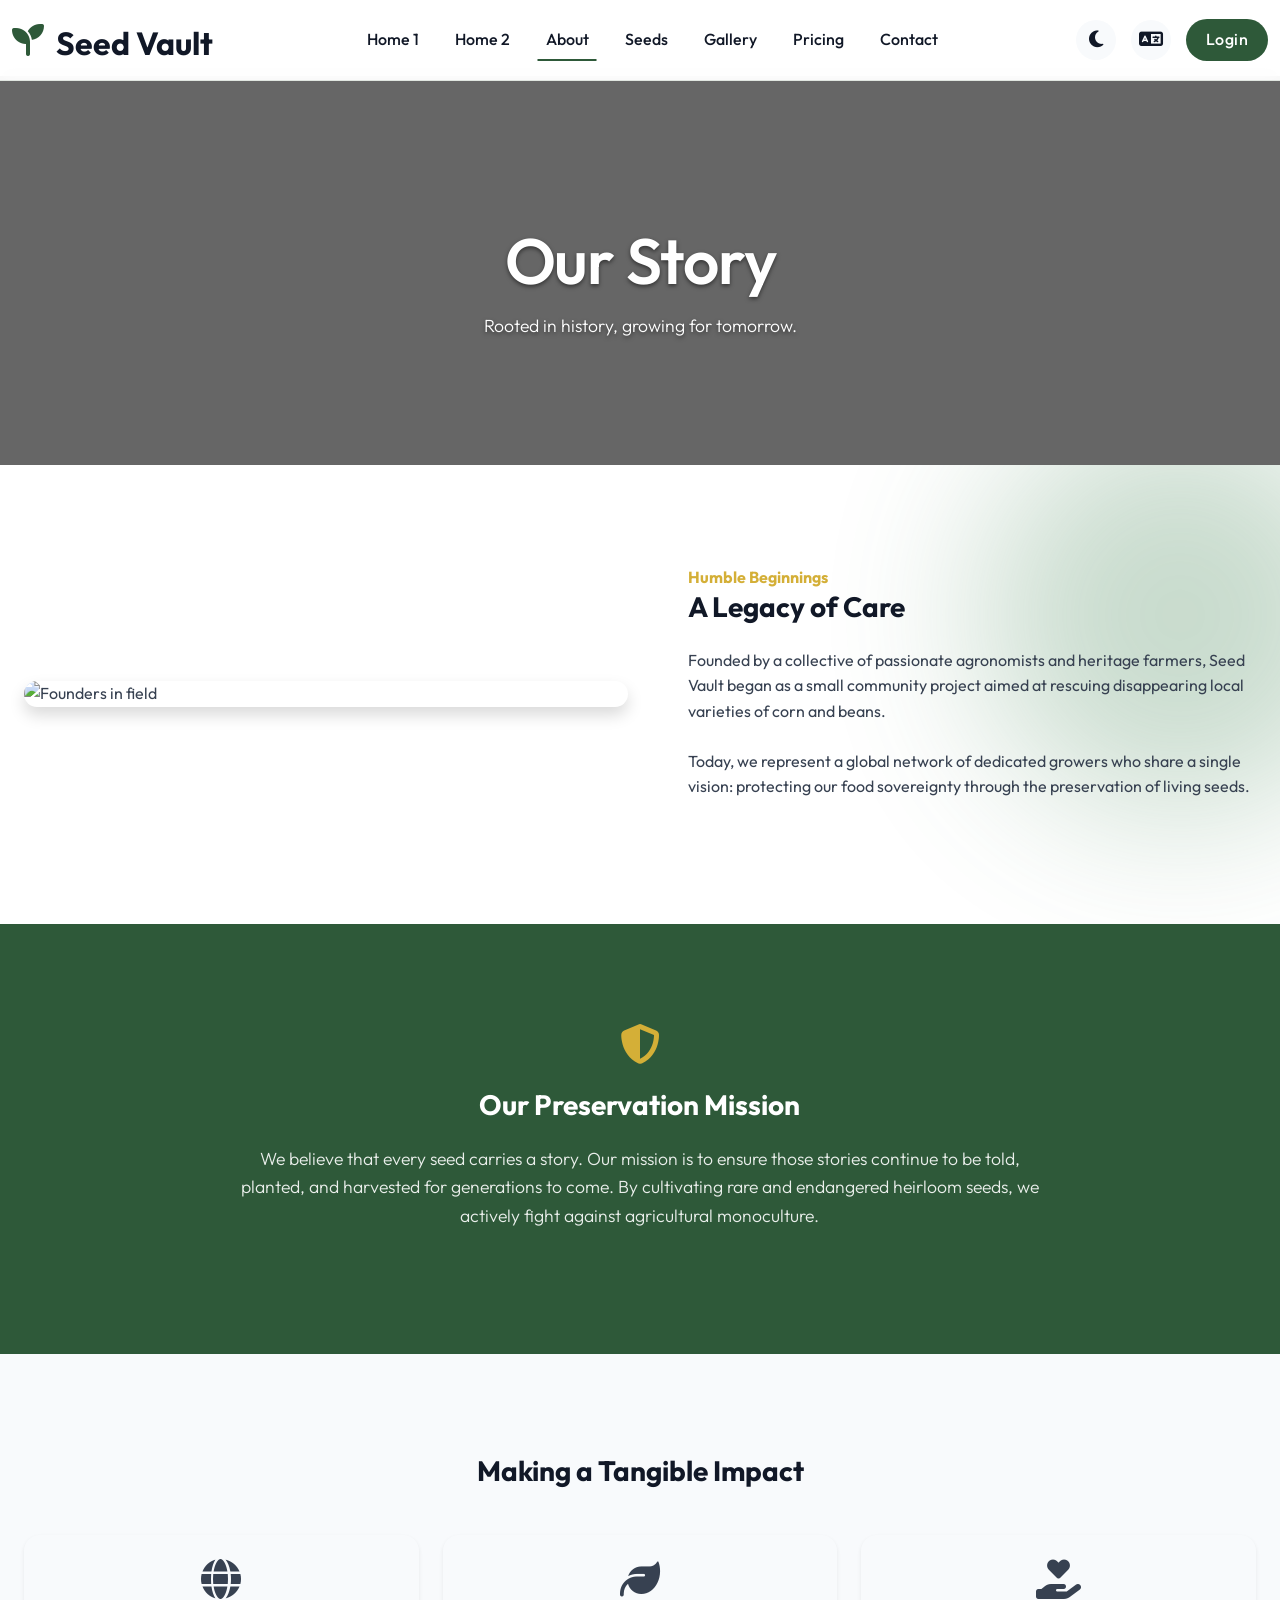
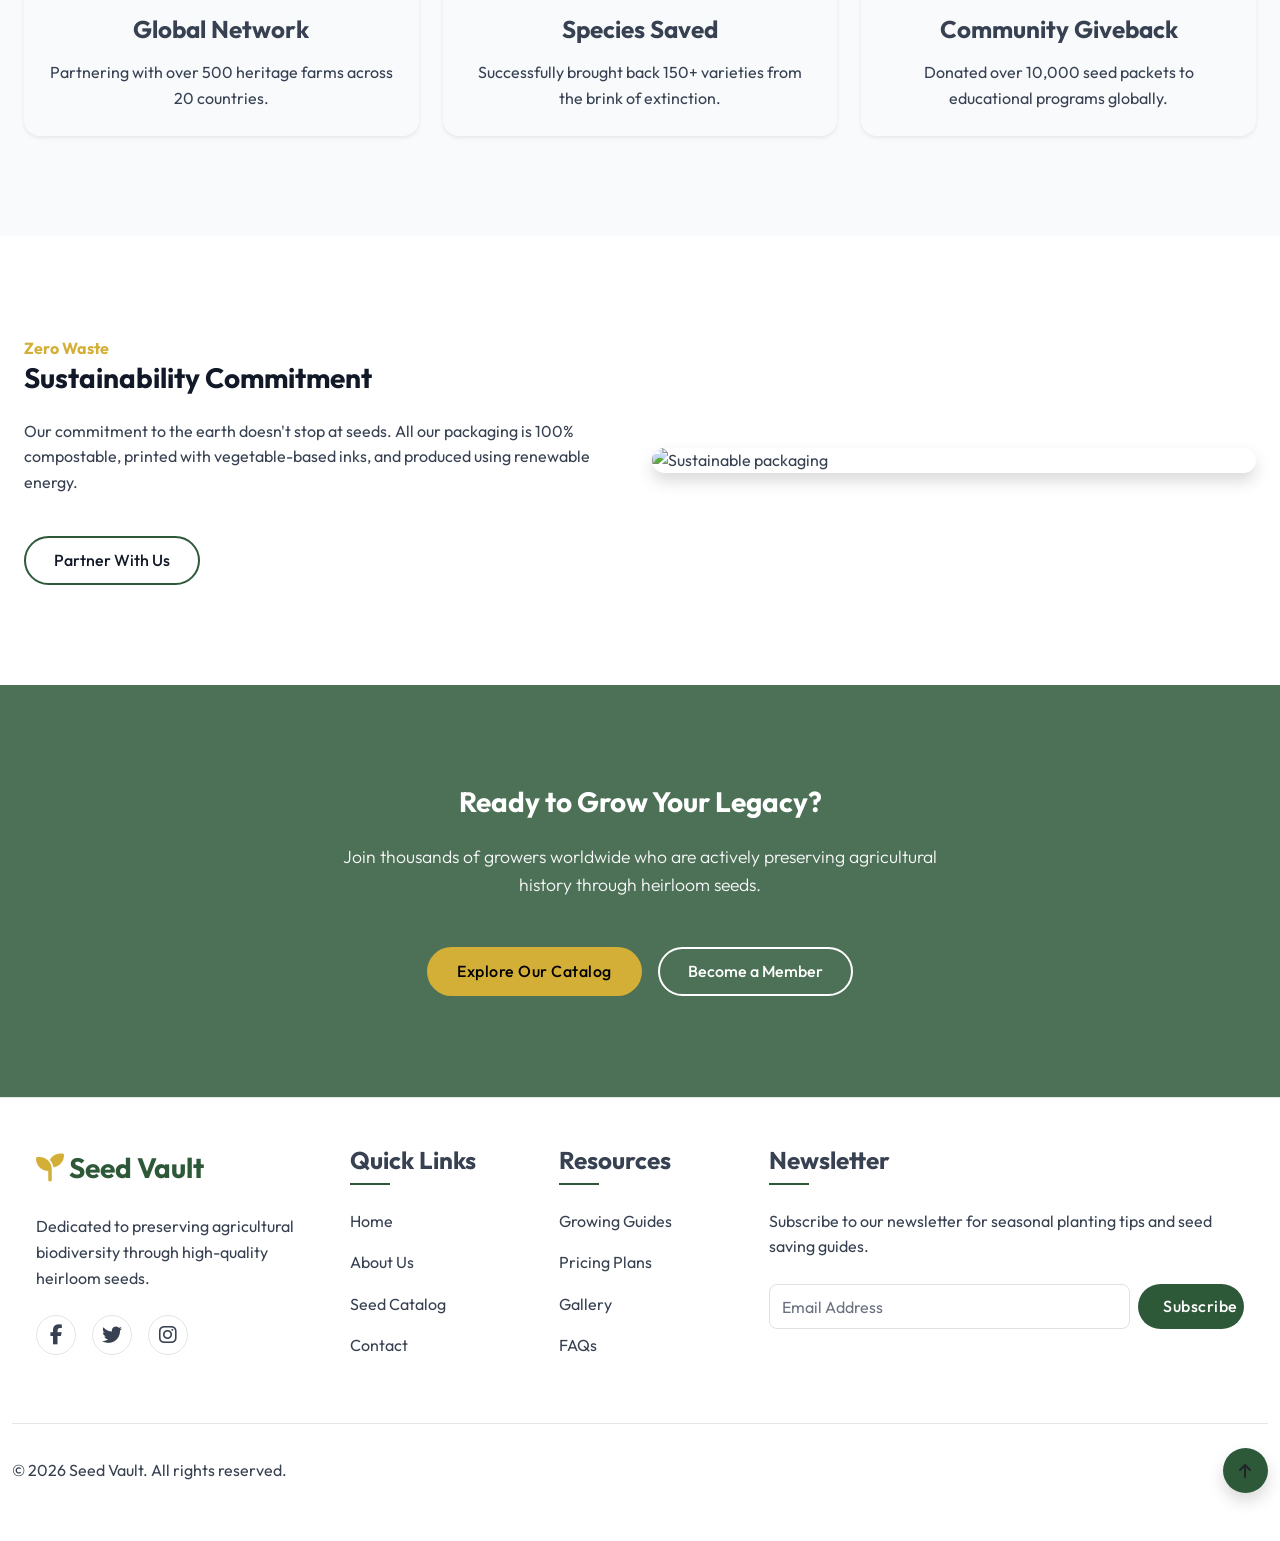
==== about.html @ 742fa965 "first commit" ====
<!DOCTYPE html>
<html lang="en" dir="ltr" data-theme="light">

<head>
    <meta charset="UTF-8">
    <meta name="viewport" content="width=device-width, initial-scale=1.0">
    <title>About Us | Seed Vault</title>
    <!-- Bootstrap 5 CSS -->
    <link href="https://cdn.jsdelivr.net/npm/bootstrap@5.3.0/dist/css/bootstrap.min.css" rel="stylesheet">
    <!-- FontAwesome for Icons -->
    <link rel="stylesheet" href="https://cdnjs.cloudflare.com/ajax/libs/font-awesome/6.4.0/css/all.min.css">
    <!-- Custom CSS -->
    <link rel="stylesheet" href="assets/css/style.css">
    <style>
        .page-hero {
            padding: 150px 0 100px;
            background-size: cover;
            background-position: center;
            background-attachment: fixed;
            position: relative;
            color: #fff;
            text-align: center;
        }

        .page-hero::before {
            content: '';
            position: absolute;
            top: 0;
            left: 0;
            right: 0;
            bottom: 0;
            background: rgba(0, 0, 0, 0.6);
        }

        .blob-bg {
            position: absolute;
            right: -100px;
            top: -50px;
            width: 400px;
            height: 400px;
            background: var(--accent-light);
            filter: blur(80px);
            opacity: 0.3;
            border-radius: 50%;
            z-index: 0;
            animation: morphBlob 10s infinite alternate;
        }

        @keyframes morphBlob {
            0% {
                border-radius: 60% 40% 30% 70%/60% 30% 70% 40%;
                transform: scale(1);
            }

            100% {
                border-radius: 30% 60% 70% 40%/50% 60% 30% 60%;
                transform: scale(1.1);
            }
        }
    </style>
</head>

<body>
    <!-- Header -->
    <header class="header">
        <nav class="navbar navbar-expand-lg">
            <div class="container">
                <brand-logo location="header"></brand-logo>
                <div class="header-controls d-lg-none">
                    <button class="icon-btn" id="theme-toggle-mobile"><i class="fa-solid fa-moon"></i></button>
                    <button class="navbar-toggler" type="button"><i class="fa-solid fa-bars fs-3" style="color: var(--text-primary);"></i></button>
                </div>
                <div class="collapse navbar-collapse" id="navbarNav">
                    <ul class="navbar-nav mx-auto">
                        <li class="nav-item"><a class="nav-link" href="index.html">Home 1</a></li>
                        <li class="nav-item"><a class="nav-link" href="home-2.html">Home 2</a></li>
                        <li class="nav-item"><a class="nav-link active" href="about.html">About</a></li>
                        <li class="nav-item"><a class="nav-link" href="services.html">Seeds</a></li>
                        <li class="nav-item"><a class="nav-link" href="gallery.html">Gallery</a></li>
                        <li class="nav-item"><a class="nav-link" href="pricing.html">Pricing</a></li>

                        <li class="nav-item"><a class="nav-link" href="contact.html">Contact</a></li>
                    </ul>
                    <div class="header-controls d-none d-lg-flex">
                        <button class="icon-btn" id="theme-toggle"><i class="fa-solid fa-moon"></i></button>
                        <button class="icon-btn" id="rtl-toggle"><i class="fa-solid fa-language"></i></button>
                        <a href="login.html" class="btn-primary" style="padding: 8px 20px;">Login</a>
                    </div>
                </div>
            </div>
        </nav>
    </header>

    <main style="margin-top: 76px;">
        <!-- Section 1: Hero -->
        <section class="page-hero"
            style="background-image: url('https://images.pexels.com/photos/4503273/pexels-photo-4503273.jpeg');">
            <div class="container position-relative z-1 reveal" data-anim="zoom">
                <h1 class="display-3 fw-bold mb-3">Our Story</h1>
                <p class="lead w-75 mx-auto">Rooted in history, growing for tomorrow.</p>
            </div>
        </section>

        <!-- Section 2: Our Story (Morphing Blob Effect) -->
        <section class="section-padding position-relative overflow-hidden" style="background-color: var(--bg-primary);">
            <div class="blob-bg"></div>
            <div class="container position-relative z-1">
                <div class="row align-items-center">
                    <div class="col-lg-6 mb-4 mb-lg-0 reveal" data-anim="slide-left">
                        <img src="https://images.unsplash.com/photo-1589927986089-35812388d1f4?q=80&w=800&auto=format&fit=crop"
                            class="img-fluid rounded-4 shadow skeleton-wrapper skeleton"
                            style="max-width: 85%; display: block; margin: 0 auto; max-height: 450px; object-fit: cover;"
                            alt="Founders in field">
                    </div>
                    <div class="col-lg-6 ps-lg-5 reveal" data-anim="slide-right">
                        <span class="text-gold fw-bold">Humble Beginnings</span>
                        <h2 class="display-5 mb-4">A Legacy of Care</h2>
                        <p>Founded by a collective of passionate agronomists and heritage farmers, Seed Vault began as a
                            small community project aimed at rescuing disappearing local varieties of corn and beans.
                        </p>
                        <p>Today, we represent a global network of dedicated growers who share a single vision:
                            protecting our food sovereignty through the preservation of living seeds.</p>
                    </div>
                </div>
            </div>
        </section>

        <!-- Section 3: Preservation Mission (Scale Reveal) -->
        <section class="section-padding text-white" style="background-color: var(--accent-color);">
            <div class="container">
                <div class="row justify-content-center text-center">
                    <div class="col-lg-8 reveal"
                        style="transform: scale(0.9); opacity: 0; transition: all 1s; animation: none;"
                        id="scale-reveal">
                        <i class="fa-solid fa-shield-halved fs-1 text-gold mb-4"></i>
                        <h2 class="display-5 mb-4" style="color: #ffffff !important;">Our Preservation Mission</h2>
                        <p class="lead" style="color: rgba(255, 255, 255, 0.9) !important;">We believe that every seed
                            carries a story. Our mission is to ensure those stories continue to be told, planted, and
                            harvested for generations to come. By cultivating rare and endangered heirloom seeds, we
                            actively fight against agricultural monoculture.</p>
                    </div>
                </div>
            </div>
        </section>

        <!-- Section: Making a Tangible Impact -->
        <section class="section-padding" style="background-color: var(--bg-secondary);">
            <div class="container">
                <div class="text-center mb-5 reveal" data-anim="fade-up">
                    <h2 class="display-5">Making a Tangible Impact</h2>
                </div>
                <div class="row g-4">
                    <div class="col-md-4 reveal" data-anim="fade-up">
                        <div class="card h-100 border-0 p-4 shadow-sm rounded-4 text-center hover-lift"
                            style="background-color: var(--surface);">
                            <i class="fa-solid fa-globe fs-1 text-accent mb-3"></i>
                            <h4 style="color: var(--heading-color) !important;">Global Network</h4>
                            <p class="mb-0" style="color: var(--text) !important;">Partnering with over 500 heritage
                                farms across 20 countries.</p>
                        </div>
                    </div>
                    <div class="col-md-4 reveal" data-anim="fade-up" style="transition-delay: 0.2s;">
                        <div class="card h-100 border-0 p-4 shadow-sm rounded-4 text-center hover-lift"
                            style="background-color: var(--surface);">
                            <i class="fa-solid fa-leaf fs-1 text-accent mb-3"></i>
                            <h4 style="color: var(--heading-color) !important;">Species Saved</h4>
                            <p class="mb-0" style="color: var(--text) !important;">Successfully brought back 150+
                                varieties from the brink of extinction.</p>
                        </div>
                    </div>
                    <div class="col-md-4 reveal" data-anim="fade-up" style="transition-delay: 0.4s;">
                        <div class="card h-100 border-0 p-4 shadow-sm rounded-4 text-center hover-lift"
                            style="background-color: var(--surface);">
                            <i class="fa-solid fa-hand-holding-heart fs-1 text-accent mb-3"></i>
                            <h4 style="color: var(--heading-color) !important;">Community Giveback</h4>
                            <p class="mb-0" style="color: var(--text) !important;">Donated over 10,000 seed packets to
                                educational programs globally.</p>
                        </div>
                    </div>
                </div>
            </div>
        </section>

        <!-- Section 4: Biodiversity Impact (Staggered Cards) -->
        <section class="section-padding" style="background-color: var(--bg-primary);">
            <div class="container">
                <div class="row align-items-center flex-row-reverse">
                    <div class="col-lg-6 mb-4 mb-lg-0 reveal" data-anim="slide-right">
                        <img src="https://images.pexels.com/photos/34060638/pexels-photo-34060638.jpeg"
                            class="img-fluid rounded-4 shadow skeleton-wrapper skeleton" alt="Sustainable packaging" style="max-width: 85%; display: block; margin: 0 auto; max-height: 450px; object-fit: cover;">
                    </div>
                    <div class="col-lg-6 pe-lg-5 reveal" data-anim="fade-up">
                        <span class="text-gold fw-bold">Zero Waste</span>
                        <h2 class="display-5 mb-4">Sustainability Commitment</h2>
                        <p>Our commitment to the earth doesn't stop at seeds. All our packaging is 100% compostable,
                            printed with vegetable-based inks, and produced using renewable energy.</p>
                        <a href="contact.html" class="btn-outline mt-3">Partner With Us</a>
                    </div>
                </div>
            </div>
        </section>
        <!-- Section 6: CTA Section -->
        <section class="section-padding text-center position-relative"
            style="background: url('https://images.unsplash.com/photo-1595802288075-80252579df6f?q=80&w=1920&auto=format&fit=crop') center/cover fixed;">
            <div style="position: absolute; top:0; left:0; right:0; bottom:0; background: rgba(46, 89, 57, 0.85);">
            </div>
            <div class="container position-relative z-1 reveal" data-anim="zoom">
                <h2 class="display-5 text-white mb-4">Ready to Grow Your Legacy?</h2>
                <p class="lead text-light mb-5 mx-auto" style="max-width: 600px;">Join thousands of growers worldwide
                    who are actively preserving agricultural history through heirloom seeds.</p>
                <div class="d-flex justify-content-center gap-3 flex-wrap">
                    <a href="services.html" class="btn-primary btn-lg"
                        style="background-color: var(--gold-accent); color: #000 !important;">Explore Our Catalog</a>
                    <a href="signup.html" class="btn-outline btn-lg text-white"
                        style="border-color: #fff; color: #fff !important;">Become a Member</a>
                </div>
            </div>
        </section>
    </main>

    <div id="global-footer"></div>
    <script src="assets/js/load-footer.js"></script>

    <script src="https://cdn.jsdelivr.net/npm/bootstrap@5.3.0/dist/js/bootstrap.bundle.min.js"></script>
    <script src="assets/js/script.js"></script>
    <script>
        // Custom scale reveal
        const scaleEl = document.getElementById('scale-reveal');
        const observer = new IntersectionObserver((entries) => {
            if (entries[0].isIntersecting) {
                scaleEl.style.transform = 'scale(1)';
                scaleEl.style.opacity = '1';
                observer.unobserve(scaleEl);
            }
        });
        observer.observe(scaleEl);
    </script>
</body>

</html>
---- assets/css/style.css ----
@import url('https://fonts.googleapis.com/css2?family=Outfit:wght@300;400;500;600;700;800&display=swap');

:root {
  /* Core Variables */
  --bg: #ffffff;
  --surface: #f8fafc;
  --heading: #111827;
  --text: #374151;
  --muted: #6b7280;
  
  /* Legacy Map */
  --bg-primary: var(--bg);
  --bg-secondary: var(--surface);
  --bg-accent: var(--surface);
  --text-primary: var(--heading);
  --text-secondary: var(--text);
  
  --accent-color: #2e5939; /* Deep Forest Green */
  --accent-hover: #1e3b26;
  --accent-light: #4c8a5c;
  --gold-accent: #d4af37; /* Luxury Gold */
  --border-color: #e0e6e0;
  --card-bg: var(--surface);
  --navbar-bg: rgba(255, 255, 255, 0.95);
  --glass-bg: rgba(255, 255, 255, 0.7);
  --glass-border: rgba(255, 255, 255, 0.3);
  --shadow: 0 10px 30px rgba(0, 0, 0, 0.05);
  
  /* Typography */
  --font-family: 'Outfit', sans-serif;
  
  /* Spacing */
  --section-padding: 100px 0;
  
  /* Transitions */
  --transition: all 0.4s cubic-bezier(0.16, 1, 0.3, 1);
}

[data-theme="dark"] {
  /* Core Variables */
  --bg: #000000;
  --surface: #111111;
  --heading: #f9fafb;
  --text: #d1d5db;
  --muted: #9ca3af;
  
  /* Legacy Map */
  --bg-primary: var(--bg);
  --bg-secondary: var(--surface);
  --bg-accent: var(--surface);
  --text-primary: var(--heading);
  --text-secondary: var(--text);
  
  --accent-color: #4c8a5c;
  --accent-hover: #5eb073;
  --accent-light: #2e5939;
  --gold-accent: #f5d76e;
  --border-color: #374151;
  --card-bg: var(--surface);
  --navbar-bg: rgba(0, 0, 0, 0.95);
  --glass-bg: rgba(10, 15, 12, 0.7);
  --glass-border: rgba(255, 255, 255, 0.05);
  --shadow: 0 10px 30px rgba(0, 0, 0, 0.5);
}

* {
  margin: 0;
  padding: 0;
  box-sizing: border-box;
}

body {
  font-family: var(--font-family);
  background-color: var(--bg);
  color: var(--text);
  line-height: 1.6;
  transition: background-color 0.4s ease, color 0.4s ease;
  overflow-x: hidden;
}

[dir="rtl"] body {
  text-align: right;
}

a {
  text-decoration: none;
  color: inherit;
  transition: var(--transition);
}

ul {
  list-style: none;
  margin: 0;
  padding: 0;
}

img {
  max-width: 100%;
  height: auto;
  display: block;
}

/* Typography Global Overrides */
h1, h2, h3, h4, h5, h6, .display-1, .display-2, .display-3, .display-4, .display-5, .display-6 {
  font-weight: 700;
  line-height: 1.2;
  margin-bottom: 1rem;
  color: var(--heading);
}

.text-white, .text-white h1, .text-white h2, .text-white h3, .text-white h4, .text-white h5, .text-white h6, .text-white .display-1, .text-white .display-2, .text-white .display-3, .text-white .display-4, .text-white .display-5, .text-white .display-6 {
  color: #ffffff !important;
}

.text-light, .text-light p, .text-light .lead {
  color: #f8f9fa !important;
}

p, .lead {
  margin-bottom: 1.5rem;
  color: var(--text);
}

.text-muted {
  color: var(--muted) !important;
}

.card, .form-control, .table, .accordion-item, .glass-card, .booking-card, .pricing-card {
  color: var(--text);
}

.form-control::placeholder {
  color: var(--muted) !important;
}

/* Utilities */
.section-padding {
  padding: var(--section-padding);
}

.text-gold {
  color: var(--gold-accent);
}

/* Buttons */
.btn-primary {
  background-color: var(--accent-color);
  color: #fff !important;
  border: none;
  padding: 12px 30px;
  border-radius: 50px;
  font-weight: 500;
  letter-spacing: 0.5px;
  transition: var(--transition);
  display: inline-block;
  position: relative;
  overflow: hidden;
  z-index: 1;
}

.btn-primary::before {
  content: '';
  position: absolute;
  top: 0;
  left: 0;
  width: 0%;
  height: 100%;
  background-color: var(--accent-hover);
  transition: var(--transition);
  z-index: -1;
}

.btn-primary:hover::before {
  width: 100%;
}

.btn-outline {
  background: transparent;
  color: var(--text-primary);
  border: 2px solid var(--accent-color);
  padding: 10px 28px;
  border-radius: 50px;
  font-weight: 500;
  transition: var(--transition);
  display: inline-block;
}

.btn-outline:hover {
  background-color: var(--accent-color);
  color: #fff !important;
}

/* Header */
.header {
  position: fixed;
  top: 0;
  left: 0;
  width: 100%;
  z-index: 1000;
  background: var(--navbar-bg);
  backdrop-filter: blur(10px);
  -webkit-backdrop-filter: blur(10px);
  border-bottom: 1px solid var(--border-color);
  transition: var(--transition);
}

.navbar {
  padding: 15px 0;
}

.navbar-brand {
  font-weight: 800;
  font-size: 1.5rem;
  color: var(--accent-color) !important;
  display: flex;
  align-items: center;
  gap: 10px;
}

.navbar-brand i {
  color: var(--gold-accent);
}

.nav-link {
  color: var(--heading) !important;
  font-weight: 500;
  margin: 0 10px;
  position: relative;
}

.nav-link::after {
  content: '';
  position: absolute;
  width: 0;
  height: 2px;
  bottom: 0;
  left: 50%;
  background-color: var(--accent-color);
  transition: var(--transition);
  transform: translateX(-50%);
}

.nav-link:hover::after, .nav-link.active::after {
  width: 100%;
}

.header-controls {
  display: flex;
  align-items: center;
  gap: 15px;
}

@media (min-width: 992px) and (max-width: 1199px) {
  .nav-link {
    margin: 0 5px;
    font-size: 0.95rem;
  }
  .navbar-brand {
    font-size: 1.25rem;
  }
  .header-controls {
    gap: 8px;
  }
  .btn-primary {
    padding: 8px 16px !important;
  }
}

/* Custom Navbar Toggler */
.navbar-toggler {
  border: none;
  padding: 0;
}
.navbar-toggler:focus {
  box-shadow: none;
}
.navbar-toggler-icon {
  background-image: none !important;
  display: flex;
  align-items: center;
  justify-content: center;
}
.navbar-toggler-icon::before {
  content: "\f0c9"; /* fa-bars */
  font-family: "Font Awesome 6 Free";
  font-weight: 900;
  color: var(--text-primary);
  font-size: 1.5rem;
}

.icon-btn {
  background: transparent;
  border: none;
  color: var(--text-primary);
  font-size: 1.2rem;
  cursor: pointer;
  transition: var(--transition);
  width: 40px;
  height: 40px;
  border-radius: 50%;
  display: flex;
  align-items: center;
  justify-content: center;
  background-color: var(--bg-secondary);
}

.icon-btn:hover {
  background-color: var(--accent-color);
  color: #fff;
}

/* Mobile Menu */
@media (max-width: 991px) {
  .navbar-collapse {
    position: fixed;
    top: 76px;
    left: 0;
    width: 100%;
    height: calc(100vh - 76px);
    background: var(--bg-primary);
    padding: 30px;
    transform: translateX(-100%);
    transition: var(--transition);
    overflow-y: auto;
  }
  
  [dir="rtl"] .navbar-collapse {
    transform: translateX(100%);
  }
  
  .navbar-collapse.show {
    transform: translateX(0);
  }
  
  .navbar-nav {
    flex-direction: column;
    align-items: center;
    gap: 20px;
    margin-bottom: 30px;
  }
  
  .nav-link {
    font-size: 1.5rem;
  }
}

/* Animations Core */
.reveal {
  opacity: 0;
  visibility: hidden;
}

.reveal.active {
  opacity: 1;
  visibility: visible;
}

/* Footer */
.footer {
  background-color: var(--bg-secondary);
  padding: 80px 0 30px;
  border-top: 1px solid var(--border-color);
}

.footer-widget h4 {
  font-size: 1.2rem;
  margin-bottom: 20px;
  position: relative;
  padding-bottom: 10px;
}

.footer-widget h4::after {
  content: '';
  position: absolute;
  left: 0;
  bottom: 0;
  width: 40px;
  height: 2px;
  background-color: var(--accent-color);
}

[dir="rtl"] .footer-widget h4::after {
  left: auto;
  right: 0;
}

.footer-links li {
  margin-bottom: 12px;
}

.footer-links a {
  color: var(--text);
  transition: var(--transition);
  display: flex;
  align-items: center;
  gap: 8px;
}

.footer-links a:hover {
  color: var(--accent-color);
  transform: translateX(5px);
}

[dir="rtl"] .footer-links a:hover {
  transform: translateX(-5px);
}

.social-icons {
  display: flex;
  gap: 10px;
  margin-top: 20px;
}

.social-icons a {
  width: 40px;
  height: 40px;
  border-radius: 50%;
  background-color: var(--bg-primary);
  color: var(--text-primary);
  display: flex;
  align-items: center;
  justify-content: center;
  transition: var(--transition);
  border: 1px solid var(--border-color);
}

.social-icons a:hover {
  background-color: var(--accent-color);
  color: #fff;
  border-color: var(--accent-color);
}

.footer-bottom {
  margin-top: 50px;
  padding-top: 20px;
  border-top: 1px solid var(--border-color);
  text-align: center;
  display: flex;
  justify-content: center;
  align-items: center;
  flex-wrap: wrap;
  gap: 15px;
}

.back-to-top {
  width: 40px;
  height: 40px;
  border-radius: 50%;
  background-color: var(--accent-color);
  color: #fff;
  border: none;
  display: flex;
  align-items: center;
  justify-content: center;
  cursor: pointer;
  transition: var(--transition);
  opacity: 0;
  visibility: hidden;
  position: fixed;
  bottom: 30px;
  right: 30px;
  z-index: 99;
}

.back-to-top.active {
  opacity: 1;
  visibility: visible;
}

.back-to-top:hover {
  transform: translateY(-5px);
  background-color: var(--accent-hover);
}

/* Custom Animations */
@keyframes fadeUp {
  from { opacity: 0; transform: translateY(50px); }
  to { opacity: 1; transform: translateY(0); }
}

@keyframes slideLeft {
  from { opacity: 0; transform: translateX(-50px); }
  to { opacity: 1; transform: translateX(0); }
}

@keyframes slideRight {
  from { opacity: 0; transform: translateX(50px); }
  to { opacity: 1; transform: translateX(0); }
}

@keyframes zoomReveal {
  from { opacity: 0; transform: scale(0.8); }
  to { opacity: 1; transform: scale(1); }
}

@keyframes floatParticle {
  0% { transform: translateY(0) rotate(0); }
  50% { transform: translateY(-20px) rotate(10deg); }
  100% { transform: translateY(0) rotate(0); }
}

.animate-fade-up { animation: fadeUp 1s ease forwards; }
.animate-slide-left { animation: slideLeft 1s ease forwards; }
.animate-slide-right { animation: slideRight 1s ease forwards; }
.animate-zoom { animation: zoomReveal 1s ease forwards; }

.floating-particle {
  position: absolute;
  animation: floatParticle 5s ease-in-out infinite;
  opacity: 0.3;
  z-index: 0;
}

/* Glassmorphism */
.glass-card {
  background: var(--glass-bg);
  backdrop-filter: blur(15px);
  -webkit-backdrop-filter: blur(15px);
  border: 1px solid var(--glass-border);
  border-radius: 20px;
  padding: 30px;
  box-shadow: var(--shadow);
  transition: var(--transition);
}

.glass-card:hover {
  transform: translateY(-10px);
}

/* Pages layout top margin */
main {
  margin-top: 76px;
}

/* Skeleton Loader */
.skeleton {
  background: linear-gradient(90deg, var(--bg-secondary) 25%, var(--border-color) 50%, var(--bg-secondary) 75%);
  background-size: 200% 100%;
  animation: skeletonLoading 1.5s infinite;
  border-radius: 8px;
}

@keyframes skeletonLoading {
  0% { background-position: 200% 0; }
  100% { background-position: -200% 0; }
}

/* ========================================= */
/* GLOBAL RESPONSIVE & ALIGNMENT FIXES       */
/* ========================================= */

/* 1. Section Spacing Responsive Fixes */
@media (max-width: 991px) {
  .section-padding {
    padding: 80px 0 !important;
  }
}
@media (max-width: 767px) {
  .section-padding {
    padding: 60px 0 !important;
  }
}

/* 2. Global Card Architecture (Equal Heights & Bottom Buttons) */
.card {
  display: flex !important;
  flex-direction: column !important;
  height: 100% !important;
}
.card-body {
  display: flex !important;
  flex-direction: column !important;
  flex-grow: 1 !important;
}
.card-body .btn-primary, 
.card-body .btn-outline,
.card-body a.text-gold,
.card-body a.btn-primary,
.card-body a.btn-outline {
  margin-top: auto !important;
  align-self: flex-start;
}

/* 3. Image aspect ratios */
.card-img-top, 
.hero-section img {
  object-fit: cover !important;
}

/* 4. Form inputs mobile 100% */
@media (max-width: 767px) {
  form input[type="email"], 
  form input[type="text"], 
  form input[type="password"], 
  form button, 
  form .btn-primary {
    width: 100% !important;
    max-width: none !important;
  }
  .form-control-lg {
    max-width: 100% !important;
  }
}

/* 5. Mobile Alignment Overrides (Hero & General) */
@media (max-width: 767px) {
  .hero-section, .split-hero .content-box {
    text-align: center !important;
  }
  .hero-section .d-flex, .split-hero .d-flex {
    justify-content: center !important;
  }
}

/* 6. Footer Responsive Stack */
@media (max-width: 767px) {
  .footer-widget {
    text-align: center !important;
    margin-bottom: 30px;
  }
  .footer-widget .social-icons {
    justify-content: center;
  }
  .footer-widget .d-flex {
    align-items: center;
  }
}/* Header Mobile Toggles & Menu */
@media (max-width: 991px) {
  .header-controls.d-lg-none {
    display: flex !important;
    align-items: center;
    gap: 10px;
  }
  .navbar-collapse {
    background: var(--navbar-bg);
    padding: 20px;
    border-radius: 10px;
    box-shadow: var(--shadow);
    margin-top: 15px;
    position: absolute;
    top: 100%;
    left: 15px;
    right: 15px;
    z-index: 1000;
  }
  .nav-item {
    text-align: center;
    border-bottom: 1px solid var(--border-color);
  }
  .nav-item:last-child {
    border-bottom: none;
  }
}
/* Blog Card Equal Heights Fix */
.blog-card {
  display: flex !important;
  flex-direction: column !important;
  height: 100% !important;
}
.blog-card > div.p-4 {
  display: flex !important;
  flex-direction: column !important;
  flex-grow: 1 !important;
}
.blog-card > div.p-4 > a.text-gold {
  margin-top: auto !important;
  align-self: flex-start;
}
/* ========================================= */
/* CRITICAL HORIZONTAL SCROLL & OVERFLOW FIX */
/* ========================================= */

html, body {
  width: 100% !important;
  max-width: 100% !important;
  overflow-x: hidden !important;
}

* {
  box-sizing: border-box !important;
}

img, video, iframe, svg, canvas {
  max-width: 100% !important;
  height: auto;
}

.container, .container-fluid, .row {
  max-width: 100% !important;
}

/* Bootstrap Row Fix */
.row {
  margin-left: 0 !important;
  margin-right: 0 !important;
}

/* Image Fixes */
img {
  display: block;
  object-fit: cover;
}

/* Typography & Overflow Fixes */
h1, h2, h3, h4, h5, h6, .display-1, .display-2, .display-3, .display-4, .display-5, .display-6, p, a, .card-title, .card-text {
  word-break: break-word !important;
  overflow-wrap: break-word !important;
}

/* Hero Section Mobile Wraps */
.hero-buttons, .hero-section .d-flex {
  flex-wrap: wrap !important;
  gap: 12px !important;
  justify-content: center !important;
}

/* Card Containment */
.card, .blog-card, .pricing-card {
  width: 100% !important;
  max-width: 100% !important;
  overflow: hidden !important;
}

/* Form Overflows */
input, textarea, select, button {
  max-width: 100% !important;
}

/* Mobile Menu Containment */
.offcanvas, .navbar-collapse {
  max-width: 100vw !important;
  overflow-x: hidden !important;
}

/* Subheading Size Reduction */
.lead {
  font-size: 1.1rem !important;
}
/* ========================================= */
/* GLOBAL HEADING SIZE REDUCTION */
/* ========================================= */

h1, .display-1 { font-size: calc(1.375rem + 1.5vw) !important; }
h2, .display-2 { font-size: calc(1.325rem + 0.9vw) !important; }
h3, .display-3 { font-size: calc(1.3rem + 0.6vw) !important; }
h4, .display-4 { font-size: calc(1.275rem + 0.3vw) !important; }
h5, .display-5 { font-size: 1.75rem !important; }
h6, .display-6 { font-size: 1.25rem !important; }

@media (max-width: 767px) {
  h1, .display-1 { font-size: 2.2rem !important; }
  h2, .display-2 { font-size: 1.8rem !important; }
  h3, .display-3 { font-size: 1.6rem !important; }
  h4, .display-4 { font-size: 1.4rem !important; }
  h5, .display-5 { font-size: 1.2rem !important; }
  h6, .display-6 { font-size: 1.1rem !important; }
}
/* ========================================= */
/* PAGE HERO TEXT FIX */
/* ========================================= */

.page-hero h1, .page-hero h2, .page-hero h3, .page-hero h4, .page-hero h5, .page-hero h6, .page-hero p, .page-hero .lead { 
    color: #ffffff !important; 
    text-shadow: 0px 2px 4px rgba(0,0,0,0.5);
}
/* ========================================= */
/* PREMIUM HERO TYPOGRAPHY & VISUAL HIERARCHY */
/* ========================================= */

/* Global Typography System (Responsive) */
h1, .h1 { font-size: clamp(2.8rem, 5vw, 6rem) !important; }
h2, .h2 { font-size: clamp(2rem, 4vw, 4rem) !important; }
h3, .h3 { font-size: clamp(1.75rem, 3vw, 2.5rem) !important; }

/* Main Hero Headings (Home 1 & Home 2) */
.hero-title {
    font-size: clamp(3.5rem, 7vw, 6rem) !important;
    font-weight: 580 !important;
    line-height: 1.05 !important;
    letter-spacing: -0.03em !important;
    max-width: 14ch !important;
}

/* Inner Page Hero Headings (About, Seeds, Gallery, etc.) */
.page-hero h1, .page-hero .display-3 {
    font-size: clamp(3rem, 5vw, 5rem) !important;
    font-weight: 570 !important;
    line-height: 1.1 !important;
    letter-spacing: -0.02em !important;
    text-align: center;
    width: 100%;
}

/* Hero Paragraph Constraints */
.hero-section p.lead, .split-hero p.lead, .page-hero p.lead {
    max-width: 700px !important;
}
.split-hero p.lead {
    margin-left: 0 !important;
}

/* Hero Buttons Enlarge */
.hero-section .btn-primary, .hero-section .btn-outline,
.split-hero .btn-primary, .split-hero .btn-outline {
    padding: 15px 35px !important;
    font-size: 1.15rem !important;
    font-weight: 600 !important;
}
.masonry-overlay h5 {
    color: #ffffff !important;
    margin-bottom: 0;
    text-shadow: 1px 1px 3px rgba(0,0,0,0.8);
}
@media (max-width: 991px) {
    .masonry-overlay {
        opacity: 1 !important;
    }
}
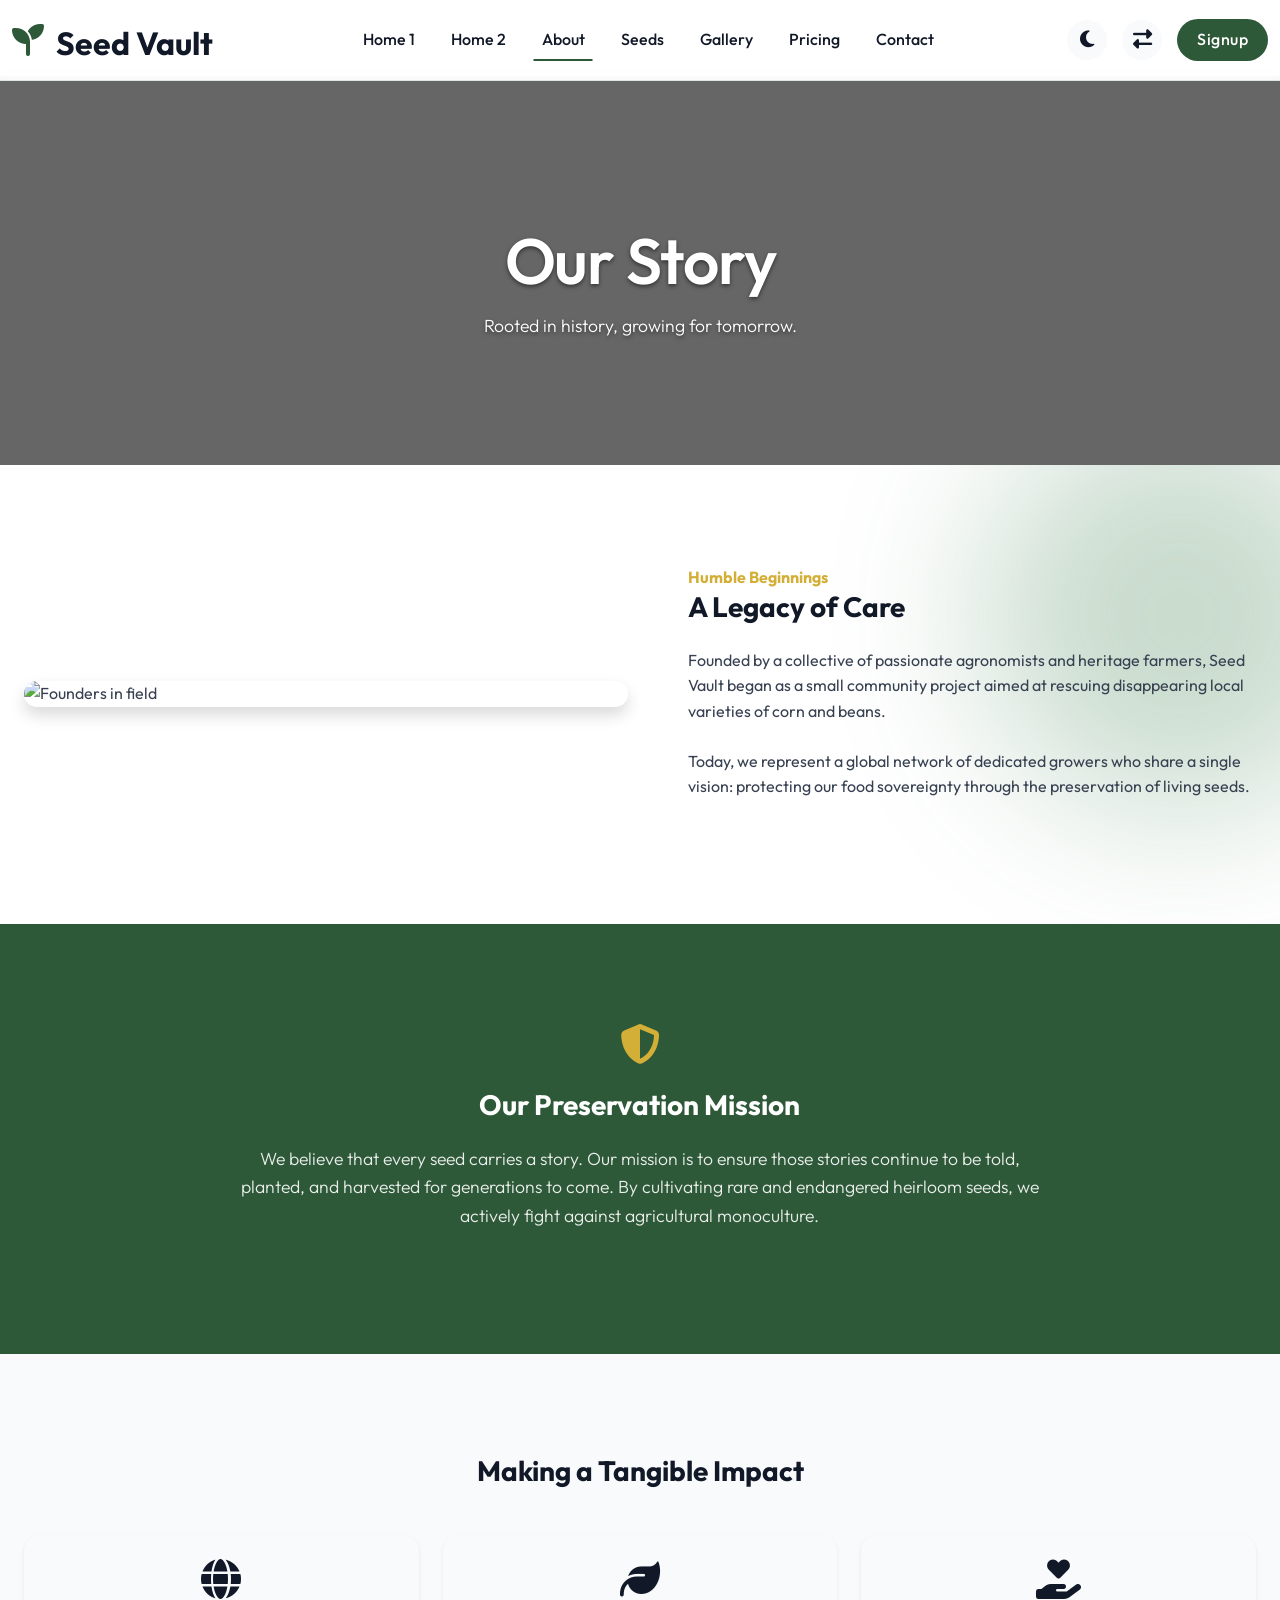
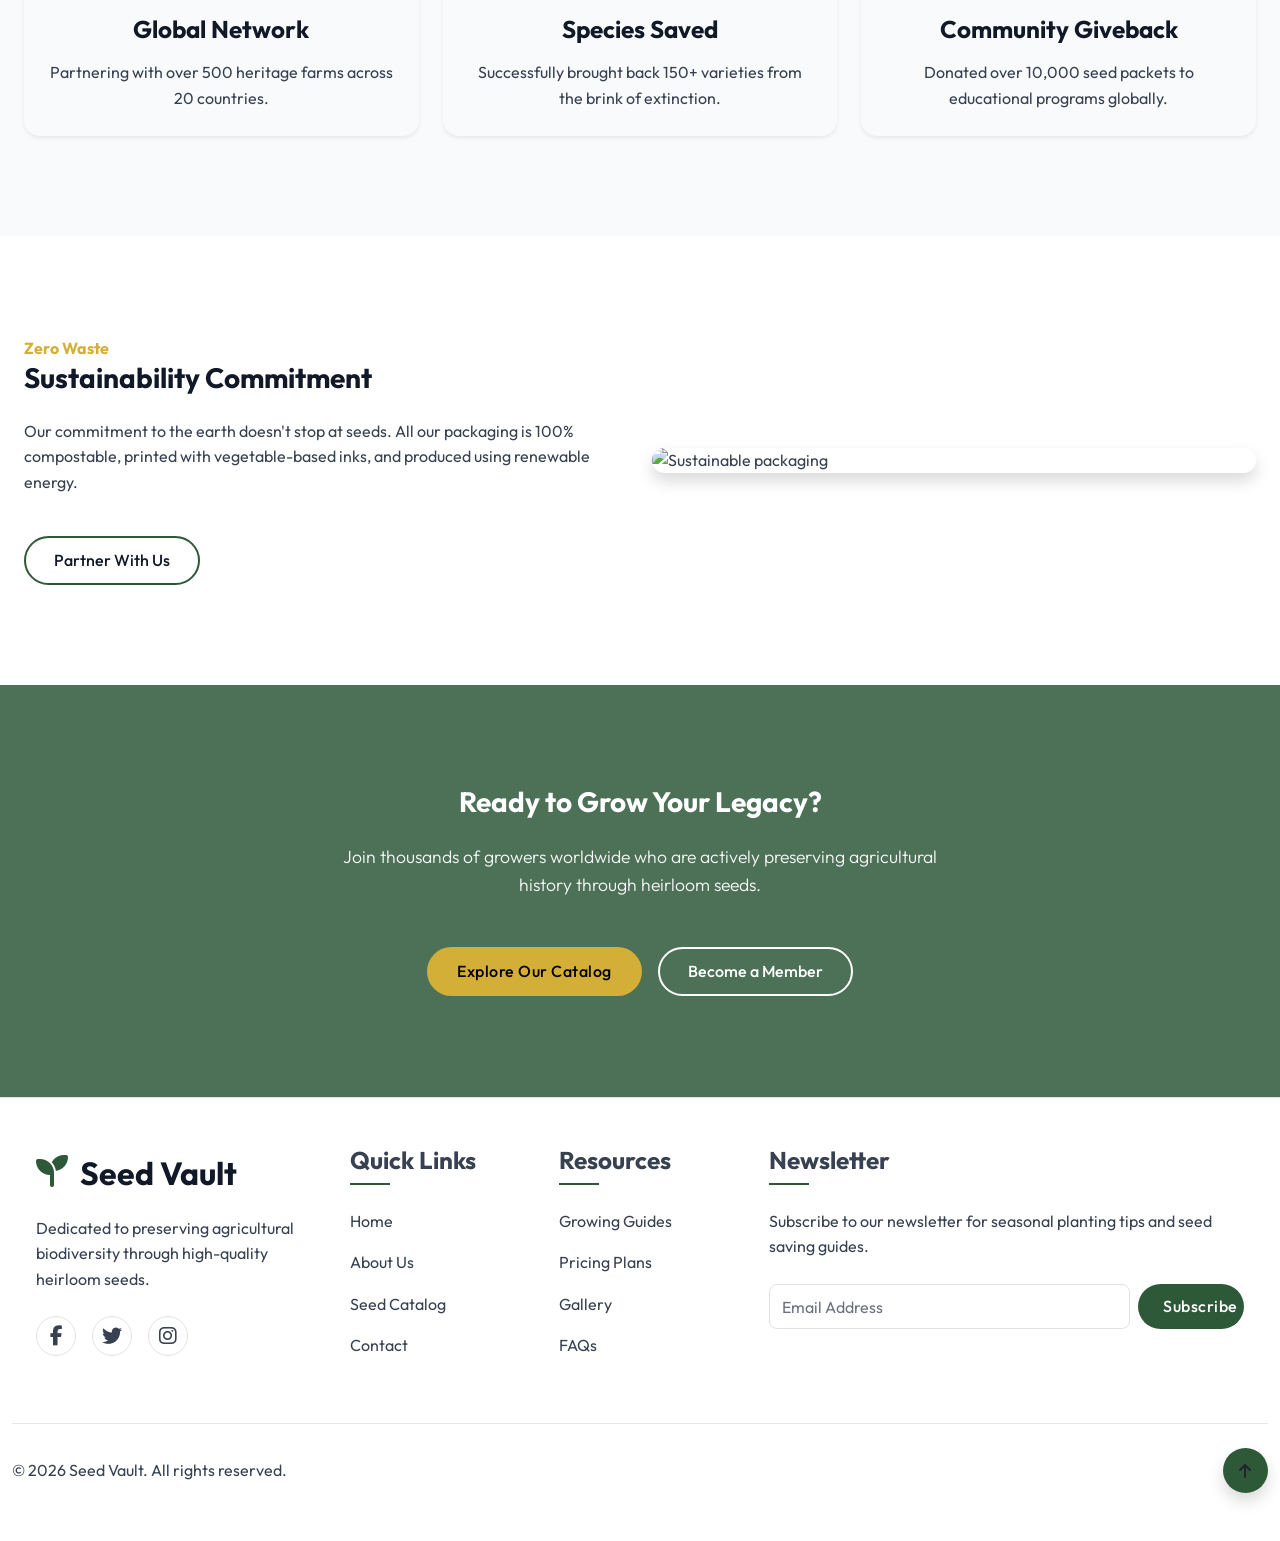
==== commit 4b83072f: "alignment" ====
--- a/about.html
+++ b/about.html
@@ -67,7 +67,7 @@
             <div class="container">
                 <brand-logo location="header"></brand-logo>
                 <div class="header-controls d-lg-none">
-                    <button class="icon-btn" id="theme-toggle-mobile"><i class="fa-solid fa-moon"></i></button>
+                    
                     <button class="navbar-toggler" type="button"><i class="fa-solid fa-bars fs-3" style="color: var(--text-primary);"></i></button>
                 </div>
                 <div class="collapse navbar-collapse" id="navbarNav">
@@ -81,10 +81,10 @@
 
                         <li class="nav-item"><a class="nav-link" href="contact.html">Contact</a></li>
                     </ul>
-                    <div class="header-controls d-none d-lg-flex">
+                    <div class="header-controls d-flex flex-column flex-lg-row align-items-center mt-4 mt-lg-0">
                         <button class="icon-btn" id="theme-toggle"><i class="fa-solid fa-moon"></i></button>
-                        <button class="icon-btn" id="rtl-toggle"><i class="fa-solid fa-language"></i></button>
-                        <a href="login.html" class="btn-primary" style="padding: 8px 20px;">Login</a>
+                        <button class="icon-btn" id="rtl-toggle"><i class="fa-solid fa-right-left"></i></button>
+                        <a href="signup.html" class="btn-primary" style="padding: 8px 20px;">Signup</a>
                     </div>
                 </div>
             </div>
--- a/assets/css/style.css
+++ b/assets/css/style.css
@@ -566,6 +566,8 @@
   display: flex !important;
   flex-direction: column !important;
   height: 100% !important;
+  background-color: var(--card-bg) !important;
+  color: var(--text-primary) !important;
 }
 .card-body {
   display: flex !important;
@@ -615,14 +617,7 @@
 /* 6. Footer Responsive Stack */
 @media (max-width: 767px) {
   .footer-widget {
-    text-align: center !important;
     margin-bottom: 30px;
-  }
-  .footer-widget .social-icons {
-    justify-content: center;
-  }
-  .footer-widget .d-flex {
-    align-items: center;
   }
 }/* Header Mobile Toggles & Menu */
 @media (max-width: 991px) {
